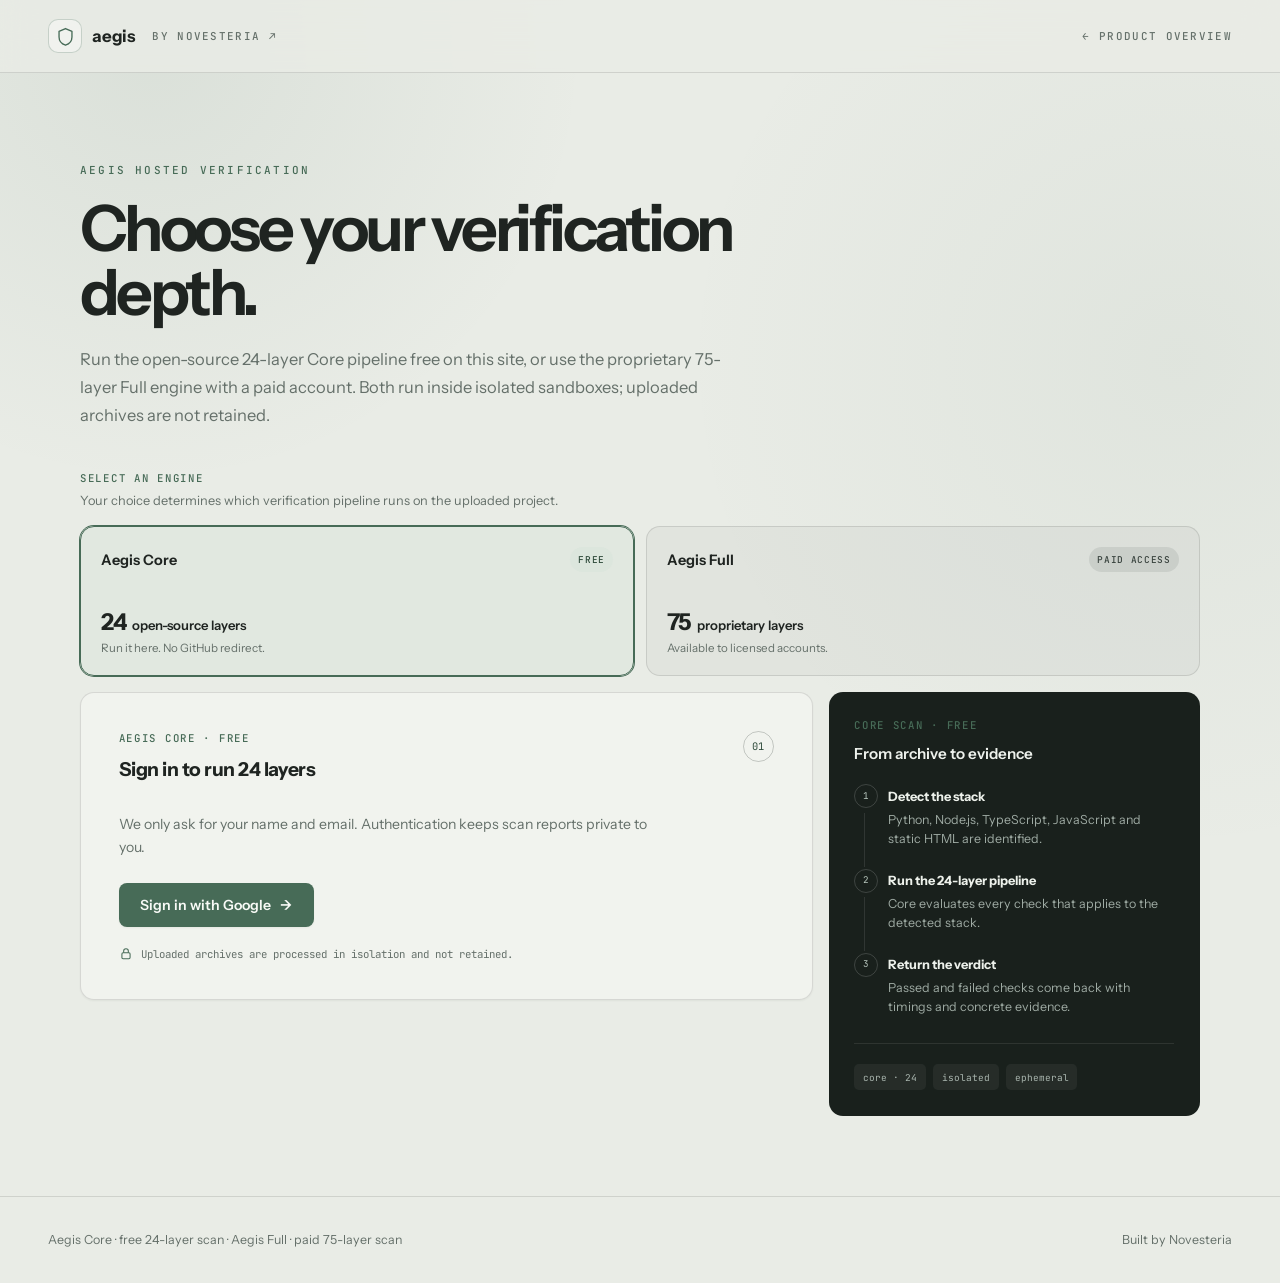
==== scan.html @ 1cdb6d60 "site: tipografi Instrument Sans'a geçti (tasarımcı sistemi) Co-Authored-By: Claude Fable 5 <noreply@" ====
<!doctype html>
<html lang="en">
<head>
    <meta charset="UTF-8" />
    <meta name="viewport" content="width=device-width, initial-scale=1" />
    <meta name="theme-color" content="#E9ECE6" />
    <link rel="icon" href="/favicon.ico" sizes="any" />
    <link rel="icon" type="image/png" sizes="16x16" href="/favicon-16.png" />
    <link rel="icon" type="image/png" sizes="32x32" href="/favicon-32.png" />
    <link rel="apple-touch-icon" href="/apple-touch-icon.png" />

    <title>Run Aegis Core or Full · by Novesteria</title>
    <meta name="description" content="Run the free 24-layer Aegis Core engine on this site, or access the proprietary 75-layer Aegis Full engine." />
    <meta name="author" content="Novesteria" />
    <link rel="canonical" href="https://aegis.novesteria.com/scan" />
    <meta name="robots" content="noindex" />

    <link rel="preconnect" href="https://fonts.googleapis.com" />
    <link rel="preconnect" href="https://fonts.gstatic.com" crossorigin />
    <link rel="stylesheet" href="https://fonts.googleapis.com/css2?family=Instrument+Sans:ital,wght@0,400;0,500;0,600;0,700;1,400;1,500;1,600&family=JetBrains+Mono:wght@400;500&display=swap" />

    <style>
        :root {
            --ink: #1F2421;
            --ink-muted: #5E6863;
            --accent: #476B57;
            --accent-strong: #324F40;
            --canvas: #E9ECE6;
            --deep: #1A1F1B;
            --border: rgba(31, 36, 33, 0.12);
            --fail: #611312;
        }
        * { box-sizing: border-box; }
        body {
            margin: 0;
            font-family: 'Instrument Sans', system-ui, -apple-system, sans-serif;
            background: var(--canvas);
            color: var(--ink);
            min-height: 100vh;
            display: flex;
            flex-direction: column;
            -webkit-font-smoothing: antialiased;
            text-rendering: optimizeLegibility;
        }
        a { color: var(--accent); text-decoration: none; transition: color 0.15s; }
        a:hover { color: var(--accent-strong); }

        header {
            padding: 1.25rem 1.5rem;
            border-bottom: 1px solid var(--border);
            display: flex;
            align-items: center;
        }
        .header-brand-group {
            display: flex;
            align-items: center;
            gap: 1.25rem;
            min-width: 0;
        }
        .brand {
            display: flex;
            align-items: center;
            gap: 0.6rem;
            font-weight: 600;
            font-size: 1.125rem;
            color: var(--ink);
            flex-shrink: 0;
        }
        .brand svg { color: var(--accent); flex-shrink: 0; }
        .header-link {
            font-family: 'JetBrains Mono', monospace;
            font-size: 0.75rem;
            text-transform: uppercase;
            letter-spacing: 0.14em;
            color: var(--ink-muted);
            white-space: nowrap;
        }
        .header-link:hover { color: var(--accent); }
        @media (max-width: 480px) {
            .header-link { display: none; }
        }

        main {
            flex: 1;
            padding: 3.5rem 2rem 4rem;
        }
        .container {
            max-width: 46rem;
            margin: 0 auto;
            width: 100%;
        }
        .container.wide { max-width: 60rem; }

        .eyebrow {
            font-family: 'JetBrains Mono', monospace;
            font-size: 0.75rem;
            text-transform: uppercase;
            letter-spacing: 0.25em;
            color: var(--accent);
            margin-bottom: 1.25rem;
        }
        h1 {
            font-family: 'Instrument Sans', sans-serif;
            font-size: clamp(1.875rem, 3vw + 1rem, 2.75rem);
            font-weight: 600;
            line-height: 1.1;
            letter-spacing: -0.01em;
            margin: 0 0 1rem 0;
            color: var(--ink);
        }
        .lede {
            font-size: 1.0625rem;
            line-height: 1.6;
            color: rgba(31, 36, 33, 0.7);
            max-width: 36rem;
            margin: 0 0 2.5rem 0;
        }

        /* ---- panel: sign-in / upload states ---- */
        .panel {
            border: 1px solid var(--border);
            border-radius: 4px;
            padding: 2rem;
            background: rgba(31, 36, 33, 0.02);
        }
        .panel p.hint {
            font-size: 0.925rem;
            line-height: 1.6;
            color: rgba(31, 36, 33, 0.65);
            margin: 0 0 1.5rem 0;
        }
        .cta {
            display: inline-flex;
            align-items: center;
            gap: 0.5rem;
            padding: 0.875rem 1.5rem;
            background: var(--accent);
            color: var(--canvas);
            font-weight: 500;
            font-size: 0.95rem;
            border: none;
            border-radius: 2px;
            cursor: pointer;
            transition: background 0.15s;
        }
        .cta:hover { background: var(--accent-strong); color: var(--canvas); }
        .cta:disabled { opacity: 0.5; cursor: default; }
        .cta-secondary {
            display: inline-flex;
            align-items: center;
            gap: 0.5rem;
            padding: 0.875rem 1.5rem;
            border: 1px solid rgba(31, 36, 33, 0.25);
            background: none;
            color: var(--ink);
            font-weight: 500;
            font-size: 0.95rem;
            border-radius: 2px;
            cursor: pointer;
            transition: border-color 0.15s, color 0.15s;
        }
        .cta-secondary:hover { border-color: var(--accent); color: var(--accent); }

        .dropzone {
            border: 1.5px dashed rgba(31, 36, 33, 0.25);
            border-radius: 4px;
            padding: 2rem;
            text-align: center;
            margin-bottom: 1.5rem;
            transition: border-color 0.15s, background 0.15s;
        }
        .dropzone.drag { border-color: var(--accent); background: rgba(71, 107, 87, 0.05); }
        .dropzone input[type="file"] { display: none; }
        .dropzone label {
            font-family: 'JetBrains Mono', monospace;
            font-size: 0.85rem;
            color: var(--accent);
            cursor: pointer;
        }
        .dropzone .filename {
            margin-top: 0.75rem;
            font-family: 'JetBrains Mono', monospace;
            font-size: 0.8rem;
            color: rgba(31, 36, 33, 0.6);
        }
        .actions { display: flex; gap: 0.75rem; flex-wrap: wrap; align-items: center; }
        .status-line {
            font-family: 'JetBrains Mono', monospace;
            font-size: 0.85rem;
            color: rgba(31, 36, 33, 0.65);
            margin-top: 1rem;
            min-height: 1.2em;
        }
        .spinner {
            display: inline-block;
            width: 0.7em;
            height: 0.7em;
            border: 2px solid rgba(71, 107, 87, 0.3);
            border-top-color: var(--accent);
            border-radius: 50%;
            animation: spin 0.7s linear infinite;
            margin-right: 0.4em;
            vertical-align: -0.05em;
        }
        @media (prefers-reduced-motion: reduce) { .spinner { animation: none; } }
        @keyframes spin { to { transform: rotate(360deg); } }

        /* ---- report ---- */
        .report { margin-top: 3rem; }
        .verdict-banner {
            display: flex;
            align-items: center;
            justify-content: space-between;
            flex-wrap: wrap;
            gap: 1rem;
            padding: 1.75rem 2rem;
            border-radius: 4px;
            margin-bottom: 1.5rem;
        }
        .verdict-banner.pass { background: rgba(71, 107, 87, 0.1); border: 1px solid rgba(71, 107, 87, 0.35); }
        .verdict-banner.fail { background: rgba(97, 19, 18, 0.06); border: 1px solid rgba(97, 19, 18, 0.25); }
        .verdict-label {
            font-family: 'Instrument Sans', sans-serif;
            font-size: 1.75rem;
            font-weight: 700;
            letter-spacing: -0.01em;
        }
        .verdict-banner.pass .verdict-label { color: var(--accent-strong); }
        .verdict-banner.fail .verdict-label { color: var(--fail); }
        .verdict-meta {
            font-family: 'JetBrains Mono', monospace;
            font-size: 0.8rem;
            color: rgba(31, 36, 33, 0.6);
            text-align: right;
            line-height: 1.6;
        }

        .stat-row { display: flex; gap: 1.5rem; margin-bottom: 2rem; flex-wrap: wrap; }
        .stat {
            font-family: 'JetBrains Mono', monospace;
            font-size: 0.85rem;
            color: rgba(31, 36, 33, 0.7);
        }
        .stat b { color: var(--ink); font-size: 1.1rem; display: block; font-family: 'Instrument Sans', sans-serif; font-weight: 600; }
        .stat.stat-fail b { color: var(--fail); }
        .stat.stat-pass b { color: var(--accent-strong); }

        details.layer-group { margin-bottom: 1.25rem; }
        details.layer-group > summary {
            cursor: pointer;
            font-family: 'JetBrains Mono', monospace;
            font-size: 0.8rem;
            text-transform: uppercase;
            letter-spacing: 0.12em;
            color: var(--ink-muted);
            padding: 0.6rem 0;
            border-bottom: 1px solid var(--border);
            list-style: none;
        }
        details.layer-group > summary::-webkit-details-marker { display: none; }
        details.layer-group > summary::before { content: '▸ '; }
        details.layer-group[open] > summary::before { content: '▾ '; }

        .full-engine-note {
            font-size: 0.9rem;
            line-height: 1.6;
            color: rgba(31, 36, 33, 0.65);
            padding: 1rem 1.25rem;
            border-left: 2px solid var(--ink-muted);
            background: rgba(31, 36, 33, 0.03);
            border-radius: 2px;
            margin: 0 0 1rem 0;
        }
        .full-engine-note.passed { border-left-color: var(--accent); background: rgba(71, 107, 87, 0.05); }

        .layer-row {
            display: flex;
            align-items: baseline;
            gap: 0.75rem;
            padding: 0.6rem 0;
            border-bottom: 1px solid rgba(31, 36, 33, 0.06);
            font-size: 0.875rem;
        }
        .layer-row:last-child { border-bottom: none; }
        .layer-mark { font-family: 'JetBrains Mono', monospace; width: 1em; flex-shrink: 0; }
        .layer-row.passed .layer-mark { color: var(--accent-strong); }
        .layer-row.failed .layer-mark, .layer-row.error .layer-mark { color: var(--fail); }
        .layer-row.skipped .layer-mark { color: rgba(31, 36, 33, 0.35); }
        .layer-name {
            font-family: 'JetBrains Mono', monospace;
            font-size: 0.8rem;
            color: var(--ink);
            flex-shrink: 0;
            min-width: 15rem;
            overflow-wrap: anywhere;
        }
        .layer-summary { color: rgba(31, 36, 33, 0.65); line-height: 1.5; }
        .layer-row.skipped .layer-summary, .layer-row.skipped .layer-name { color: rgba(31, 36, 33, 0.4); }
        @media (max-width: 560px) {
            .layer-row { flex-wrap: wrap; }
            .layer-name { min-width: 0; width: 100%; }
        }

        .scan-again { margin-top: 2rem; }

        footer {
            padding: 2rem;
            border-top: 1px solid var(--border);
            font-size: 0.8rem;
            color: var(--ink-muted);
            text-align: center;
        }
        footer a { color: var(--ink-muted); }
        footer a:hover { color: var(--accent); }

        [hidden] { display: none !important; }
    </style>
    <link rel="stylesheet" href="aegis-site.css" />
</head>
<body>
    <header class="site-header">
        <div class="nav-shell">
            <div class="header-brand-group">
                <a href="/" class="brand" aria-label="Aegis home">
                    <span class="brand-mark">
                        <svg viewBox="0 0 100 100" aria-hidden="true">
                            <path d="M50 8 L84 23 L84 53 C84 76 68 90 50 96 C32 90 16 76 16 53 L16 23 Z"
                                  stroke="currentColor" stroke-width="7" stroke-linejoin="round" fill="none"/>
                        </svg>
                    </span>
                    <span>aegis</span>
                </a>
                <a href="https://novesteria.com" class="header-link">by Novesteria ↗</a>
            </div>
            <nav class="site-nav" aria-label="Secondary navigation">
                <a href="/">← Product overview</a>
            </nav>
        </div>
    </header>

    <main class="scan-main">
        <div class="scan-container" id="containerEl">
            <div class="scan-intro">
                <p class="eyebrow">Aegis hosted verification</p>
                <h1>Choose your verification depth.</h1>
                <p class="lede">
                    Run the open-source 24-layer Core pipeline free on this site, or use the
                    proprietary 75-layer Full engine with a paid account. Both run inside
                    isolated sandboxes; uploaded archives are not retained.
                </p>
            </div>

            <fieldset class="engine-picker" aria-describedby="engineHelp">
                <legend class="section-label">Select an engine</legend>
                <p id="engineHelp" class="engine-help">Your choice determines which verification pipeline runs on the uploaded project.</p>
                <div class="engine-options">
                    <input type="radio" name="engine" id="engineCore" value="core" checked />
                    <label class="engine-option" for="engineCore">
                        <span class="engine-option-head">
                            <span class="engine-title">Aegis Core</span>
                            <span class="edition-badge badge-free">Free</span>
                        </span>
                        <strong><b>24</b> open-source layers</strong>
                        <span>Run it here. No GitHub redirect.</span>
                    </label>

                    <input type="radio" name="engine" id="engineFull" value="full" />
                    <label class="engine-option engine-option-full" for="engineFull">
                        <span class="engine-option-head">
                            <span class="engine-title">Aegis Full</span>
                            <span class="edition-badge badge-paid">Paid access</span>
                        </span>
                        <strong><b>75</b> proprietary layers</strong>
                        <span>Available to licensed accounts.</span>
                    </label>
                </div>
            </fieldset>

            <div class="scan-layout">
                <div class="scan-action">
                    <section class="panel" id="signinPanel" aria-labelledby="signinTitle">
                        <div class="panel-head">
                            <div>
                                <p class="section-label" id="signinKicker">Aegis Core · Free</p>
                                <h2 id="signinTitle">Sign in to run 24 layers</h2>
                            </div>
                            <span class="panel-index" aria-hidden="true">01</span>
                        </div>
                        <p class="hint">We only ask for your name and email. Authentication keeps scan reports private to you.</p>
                        <a id="aegisSignin" class="button button-primary signin-button" href="https://aegis-full-api-production.up.railway.app/api/auth/google/start">
                            Sign in with Google <span class="arrow" aria-hidden="true">→</span>
                        </a>
                        <p class="privacy-note">
                            <svg viewBox="0 0 24 24" fill="none" stroke="currentColor" stroke-width="1.8" aria-hidden="true"><rect x="5" y="10" width="14" height="10" rx="2"/><path d="M8 10V7a4 4 0 0 1 8 0v3"/></svg>
                            Uploaded archives are processed in isolation and not retained.
                        </p>
                    </section>

                    <section class="panel access-panel" id="accessPanel" hidden aria-labelledby="accessTitle">
                        <div class="panel-head">
                            <div>
                                <p class="section-label">Aegis Full · Paid</p>
                                <h2 id="accessTitle">Checking Full access</h2>
                            </div>
                            <span class="panel-index" aria-hidden="true">02</span>
                        </div>
                        <p class="hint" id="accessMessage"><span class="spinner"></span>Checking your account entitlement…</p>
                        <div class="actions">
                            <button id="useCoreInstead" class="button button-primary" type="button">Use Core free</button>
                            <button id="aegisLockedSignout" class="button button-secondary" type="button">Sign out</button>
                        </div>
                    </section>

                    <section class="panel" id="uploadPanel" hidden aria-labelledby="uploadTitle">
                        <div class="panel-head">
                            <div>
                                <p class="section-label" id="uploadKicker">Aegis Core · 24 layers</p>
                                <h2 id="uploadTitle">Choose the code to verify</h2>
                            </div>
                            <span class="panel-index" aria-hidden="true">02</span>
                        </div>
                        <div class="dropzone" id="dropzone">
                            <label for="aegisFile" tabindex="0">
                                <span class="upload-icon">
                                    <svg viewBox="0 0 24 24" fill="none" stroke="currentColor" stroke-width="1.8" stroke-linecap="round" stroke-linejoin="round" aria-hidden="true"><path d="M12 16V4"/><path d="m7 9 5-5 5 5"/><path d="M5 15v4h14v-4"/></svg>
                                </span>
                                <strong>Drop your .zip here</strong>
                                <span>or click to choose a project archive</span>
                            </label>
                            <input type="file" id="aegisFile" accept=".zip,application/zip" />
                            <div class="filename" id="filenameEl"></div>
                        </div>
                        <div class="actions">
                            <button id="aegisRun" class="button button-primary" type="button">Run Core free</button>
                            <button id="aegisSignout" class="button button-secondary" type="button">Sign out</button>
                        </div>
                        <div class="status-line" id="statusEl" aria-live="polite"></div>
                    </section>
                </div>

                <aside class="scan-aside" aria-labelledby="processTitle">
                    <p class="section-label" id="processKicker">Core scan · Free</p>
                    <h2 id="processTitle">From archive to evidence</h2>
                    <ol class="process-list">
                        <li data-step="1"><strong>Detect the stack</strong>Python, Node.js, TypeScript, JavaScript and static HTML are identified.</li>
                        <li data-step="2"><strong id="processEngineTitle">Run the 24-layer pipeline</strong><span id="processEngineCopy">Core evaluates every check that applies to the detected stack.</span></li>
                        <li data-step="3"><strong>Return the verdict</strong>Passed and failed checks come back with timings and concrete evidence.</li>
                    </ol>
                    <hr class="aside-rule" />
                    <div class="aside-meta" aria-label="Scan attributes">
                        <span id="asideEngine">core · 24</span><span>isolated</span><span>ephemeral</span>
                    </div>
                </aside>
            </div>

            <div class="report" id="reportEl" hidden></div>
        </div>
    </main>

    <footer class="site-footer">
        <div class="footer-shell">
            <span>Aegis Core · free 24-layer scan · Aegis Full · paid 75-layer scan</span>
            <span>Built by <a href="https://novesteria.com">Novesteria</a></span>
        </div>
    </footer>

    <script>
    (function () {
        var API = 'https://aegis-full-api-production.up.railway.app';
        var TOKEN_KEY = 'aegis_token';
        var ENGINE_KEY = 'aegis_engine';
        var access = { core: true, full: null };
        var accessLoading = false;

        function getStored(key) { try { return localStorage.getItem(key); } catch (e) { return null; } }
        function setStored(key, value) { try { localStorage.setItem(key, value); } catch (e) {} }
        function removeStored(key) { try { localStorage.removeItem(key); } catch (e) {} }
        function getToken() { return getStored(TOKEN_KEY); }
        function clearToken() { removeStored(TOKEN_KEY); }
        function normalizeEngine(value) { return value === 'full' ? 'full' : 'core'; }
        function escapeHtml(value) {
            return String(value == null ? '' : value).replace(/[&<>"']/g, function (char) {
                return { '&': '&amp;', '<': '&lt;', '>': '&gt;', '"': '&quot;', "'": '&#039;' }[char];
            });
        }

        (function consumeHash() {
            var m = location.hash.match(/aegis_token=([^&]+)/);
            if (m) {
                setStored(TOKEN_KEY, decodeURIComponent(m[1]));
                history.replaceState(null, '', location.pathname + location.search);
            } else if (/aegis_error=/.test(location.hash)) {
                history.replaceState(null, '', location.pathname + location.search);
            }
        })();

        var queryEngine = new URLSearchParams(location.search).get('engine');
        var initialEngine = normalizeEngine(queryEngine || getStored(ENGINE_KEY));

        var signinPanel = document.getElementById('signinPanel');
        var uploadPanel = document.getElementById('uploadPanel');
        var accessPanel = document.getElementById('accessPanel');
        var accessTitle = document.getElementById('accessTitle');
        var accessMessage = document.getElementById('accessMessage');
        var signinKicker = document.getElementById('signinKicker');
        var signinTitle = document.getElementById('signinTitle');
        var uploadKicker = document.getElementById('uploadKicker');
        var processKicker = document.getElementById('processKicker');
        var processEngineTitle = document.getElementById('processEngineTitle');
        var processEngineCopy = document.getElementById('processEngineCopy');
        var asideEngine = document.getElementById('asideEngine');
        var engineInputs = Array.prototype.slice.call(document.querySelectorAll('input[name="engine"]'));
        var dropzone = document.getElementById('dropzone');
        var fileInput = document.getElementById('aegisFile');
        var filenameEl = document.getElementById('filenameEl');
        var runBtn = document.getElementById('aegisRun');
        var signoutBtn = document.getElementById('aegisSignout');
        var lockedSignoutBtn = document.getElementById('aegisLockedSignout');
        var useCoreInstead = document.getElementById('useCoreInstead');
        var statusEl = document.getElementById('statusEl');
        var reportEl = document.getElementById('reportEl');

        engineInputs.forEach(function (input) { input.checked = input.value === initialEngine; });
        setStored(ENGINE_KEY, initialEngine);

        function selectedEngine() {
            var selected = engineInputs.filter(function (input) { return input.checked; })[0];
            return normalizeEngine(selected && selected.value);
        }

        function syncEngineCopy() {
            var engine = selectedEngine();
            var isFull = engine === 'full';
            signinKicker.textContent = isFull ? 'Aegis Full · Paid access' : 'Aegis Core · Free';
            signinTitle.textContent = isFull ? 'Sign in to verify Full access' : 'Sign in to run 24 layers';
            uploadKicker.textContent = isFull ? 'Aegis Full · 75 layers' : 'Aegis Core · 24 layers';
            runBtn.textContent = isFull ? 'Run Aegis Full' : 'Run Core free';
            processKicker.textContent = isFull ? 'Full scan · Paid' : 'Core scan · Free';
            processEngineTitle.textContent = isFull ? 'Run the 75-layer pipeline' : 'Run the 24-layer pipeline';
            processEngineCopy.textContent = isFull
                ? 'Full evaluates deeper runtime, contract, schema and infrastructure risks.'
                : 'Core evaluates every check that applies to the detected stack.';
            asideEngine.textContent = isFull ? 'full · 75' : 'core · 24';
        }

        function setEngine(engine) {
            engine = normalizeEngine(engine);
            engineInputs.forEach(function (input) { input.checked = input.value === engine; });
            setStored(ENGINE_KEY, engine);
            history.replaceState(null, '', location.pathname + '?engine=' + engine);
            reportEl.hidden = true;
            reportEl.innerHTML = '';
            setStatus('');
            syncEngineCopy();
            render();
        }

        function checkFullAccess(token) {
            if (accessLoading || access.full !== null) return;
            accessLoading = true;
            fetch(API + '/api/access', { headers: { Authorization: 'Bearer ' + token } })
                .then(function (res) {
                    if (res.status === 401) {
                        clearToken();
                        access.full = null;
                        render();
                        return null;
                    }
                    if (!res.ok) throw new Error('access');
                    return res.json();
                })
                .then(function (body) {
                    if (!body) return;
                    access.full = body.full === true;
                    render();
                })
                .catch(function () {
                    access.full = 'error';
                    render();
                })
                .then(function () { accessLoading = false; });
        }

        function render() {
            var token = getToken();
            var engine = selectedEngine();
            var isFull = engine === 'full';
            signinPanel.hidden = !!token;
            uploadPanel.hidden = true;
            accessPanel.hidden = true;

            if (!token) return;
            if (!isFull || access.full === true) {
                uploadPanel.hidden = false;
                return;
            }

            accessPanel.hidden = false;
            if (access.full === false) {
                accessTitle.textContent = 'Full access is not active';
                accessMessage.textContent = 'Aegis Full is the paid 75-layer engine. This account can use the free 24-layer Core scan now.';
            } else if (access.full === 'error') {
                accessTitle.textContent = 'Access could not be verified';
                accessMessage.textContent = 'Try again later or switch to the free 24-layer Core engine.';
            } else {
                accessTitle.textContent = 'Checking Full access';
                accessMessage.innerHTML = '<span class="spinner"></span>Checking your account entitlement…';
                checkFullAccess(token);
            }
        }

        function setStatus(html) { statusEl.innerHTML = html || ''; }
        function signOut() {
            clearToken();
            access.full = null;
            setStatus('');
            reportEl.hidden = true;
            reportEl.innerHTML = '';
            render();
        }

        engineInputs.forEach(function (input) {
            input.addEventListener('change', function () { setEngine(input.value); });
        });
        useCoreInstead.addEventListener('click', function () { setEngine('core'); });
        signoutBtn.addEventListener('click', signOut);
        lockedSignoutBtn.addEventListener('click', signOut);

        ['dragover', 'dragenter'].forEach(function (evt) {
            dropzone.addEventListener(evt, function (e) { e.preventDefault(); dropzone.classList.add('drag'); });
        });
        ['dragleave', 'drop'].forEach(function (evt) {
            dropzone.addEventListener(evt, function (e) { e.preventDefault(); dropzone.classList.remove('drag'); });
        });
        dropzone.addEventListener('drop', function (e) {
            var f = e.dataTransfer.files && e.dataTransfer.files[0];
            if (f) { fileInput.files = e.dataTransfer.files; filenameEl.textContent = f.name; }
        });
        fileInput.addEventListener('change', function () {
            var f = fileInput.files && fileInput.files[0];
            filenameEl.textContent = f ? f.name : '';
        });
        var fileLabel = document.querySelector('label[for="aegisFile"]');
        if (fileLabel) {
            fileLabel.addEventListener('keydown', function (e) {
                if (e.key === 'Enter' || e.key === ' ') {
                    e.preventDefault();
                    fileInput.click();
                }
            });
        }

        function fmtDuration(sec) {
            sec = Number(sec);
            if (!Number.isFinite(sec)) return '';
            if (sec < 60) return sec.toFixed(1) + 's';
            return Math.floor(sec / 60) + 'm ' + Math.round(sec % 60) + 's';
        }

        function layerRow(layer) {
            var verdict = ['passed', 'failed', 'error', 'skipped'].indexOf(layer.verdict) >= 0 ? layer.verdict : 'error';
            var mark = verdict === 'passed' ? '✓' : verdict === 'skipped' ? '·' : '✗';
            return '<div class="layer-row ' + verdict + '">' +
                '<span class="layer-mark">' + mark + '</span>' +
                '<span class="layer-name">' + escapeHtml(layer.name) + '</span>' +
                '<span class="layer-summary">' + escapeHtml(layer.summary || verdict) + '</span>' +
                '</div>';
        }

        function renderReport(report, engine) {
            // Full reports expose Core detail plus safe aggregate counts for
            // proprietary layers. Core reports can expose every layer directly.
            var layers = (report && report.layers) || [];
            var failed = layers.filter(function (layer) { return layer.verdict === 'failed' || layer.verdict === 'error'; });
            var passedCount = layers.filter(function (layer) { return layer.verdict === 'passed'; }).length;
            var skippedCount = layers.filter(function (layer) { return layer.verdict === 'skipped'; }).length;
            var engineCounts = (report && report.full_engine_counts) || { passed: 0, failed: 0, skipped: 0 };
            var totalFailed = failed.length + Number(engineCounts.failed || 0);
            var totalPassed = passedCount + Number(engineCounts.passed || 0);
            var totalSkipped = skippedCount + Number(engineCounts.skipped || 0);
            var passClass = report && report.passed ? 'pass' : 'fail';
            var stacks = (report && report.stacks_detected || []).join(', ') || 'unknown';
            var engineLabel = engine === 'full' ? 'Aegis Full · 75 layers' : 'Aegis Core · 24 layers';

            var html = '';
            html += '<div class="report-tier">' + escapeHtml(engineLabel) + '</div>';
            html += '<div class="verdict-banner ' + passClass + '">' +
                '<span class="verdict-label">' + (report && report.passed ? 'PASSED' : 'FAILED') + '</span>' +
                '<span class="verdict-meta">' + escapeHtml(engineLabel) + '<br>stack: ' + escapeHtml(stacks) + '<br>' +
                (report ? escapeHtml(fmtDuration(report.duration_seconds)) : '') + '</span>' +
                '</div>';
            html += '<div class="stat-row">' +
                '<div class="stat stat-pass"><b>' + totalPassed + '</b>passed</div>' +
                '<div class="stat stat-fail"><b>' + totalFailed + '</b>failed</div>' +
                '<div class="stat"><b>' + totalSkipped + '</b>skipped</div>' +
                '</div>';

            if (report && report.passed_note) {
                html += '<p class="full-engine-note passed">' + escapeHtml(report.passed_note) + '</p>';
            }
            if (report && report.full_engine_note) {
                html += '<p class="full-engine-note">' + escapeHtml(report.full_engine_note) + '</p>';
            }
            if (failed.length) {
                html += '<details class="layer-group" open><summary>Failed (' + failed.length + ')</summary>' +
                    failed.map(layerRow).join('') + '</details>';
            }
            html += '<div class="scan-again"><button class="cta-secondary" type="button" onclick="location.reload()">Scan another project</button></div>';

            reportEl.innerHTML = html;
            reportEl.hidden = false;
            reportEl.scrollIntoView({ behavior: 'smooth', block: 'start' });
        }

        function poll(id, token, engine) {
            var attempts = 0;
            function tick() {
                attempts += 1;
                fetch(API + '/api/scans/' + encodeURIComponent(id), { headers: { Authorization: 'Bearer ' + token } })
                    .then(function (res) {
                        if (res.status === 401) {
                            clearToken();
                            render();
                            return null;
                        }
                        if (!res.ok) {
                            setStatus('Could not check status (HTTP ' + escapeHtml(res.status) + ').');
                            return null;
                        }
                        return res.json();
                    })
                    .then(function (scan) {
                        if (!scan) return;
                        if (scan.status === 'done') {
                            setStatus('');
                            renderReport(scan.report, normalizeEngine(scan.engine || engine));
                            return;
                        }
                        if (scan.status === 'failed') {
                            setStatus('Scan failed: ' + escapeHtml(scan.error || 'unknown error'));
                            return;
                        }
                        setStatus('<span class="spinner"></span>Running… (' + escapeHtml(scan.status) + ')');
                        if (attempts < 120) setTimeout(tick, 3000);
                        else setStatus('Still running — taking longer than expected.');
                    })
                    .catch(function () { setStatus('Network error while checking status.'); });
            }
            setTimeout(tick, 1500);
        }

        runBtn.addEventListener('click', function () {
            var token = getToken();
            var engine = selectedEngine();
            if (!token) { render(); return; }
            var file = fileInput.files && fileInput.files[0];
            if (!file) { setStatus('Choose a .zip file first.'); return; }
            if (!/\.zip$/i.test(file.name)) { setStatus('Only .zip files.'); return; }
            runBtn.disabled = true;
            reportEl.hidden = true;
            reportEl.innerHTML = '';
            setStatus('<span class="spinner"></span>Uploading…');
            var form = new FormData();
            form.append('file', file);
            form.append('engine', engine);
            fetch(API + '/api/scans', {
                method: 'POST',
                headers: { Authorization: 'Bearer ' + token },
                body: form,
            }).then(function (res) {
                if (res.status === 401) {
                    clearToken();
                    render();
                    runBtn.disabled = false;
                    return null;
                }
                if (res.status === 402) {
                    access.full = false;
                    render();
                    runBtn.disabled = false;
                    return null;
                }
                if (!res.ok) {
                    return res.json().catch(function () { return {}; }).then(function (body) {
                        setStatus('Could not start the scan' + (body.detail ? ': ' + escapeHtml(body.detail) : '.'));
                        runBtn.disabled = false;
                        return null;
                    });
                }
                return res.json();
            }).then(function (job) {
                if (!job) return;
                setStatus('<span class="spinner"></span>Queued…');
                poll(job.id, token, normalizeEngine(job.engine || engine));
                runBtn.disabled = false;
            }).catch(function () {
                setStatus('Network error while uploading.');
                runBtn.disabled = false;
            });
        });

        syncEngineCopy();
        render();
    })();
    </script>
</body>
</html>
---- aegis-site.css ----
:root {
    --ink: #1f2421;
    --ink-soft: #38423d;
    --ink-muted: #65706a;
    --accent: #476b57;
    --accent-strong: #2f4b3b;
    --accent-soft: #dce6dd;
    --canvas: #e9ece6;
    --paper: #f5f7f2;
    --paper-strong: #ffffff;
    --deep: #19201c;
    --deep-soft: #242d28;
    --border: rgba(31, 36, 33, 0.13);
    --border-strong: rgba(31, 36, 33, 0.22);
    --fail: #751f1d;
    --fail-soft: #f2dedb;
    --warn: #8a6525;
    --warn-soft: #f2e8cf;
    --shadow-sm: 0 1px 2px rgba(24, 31, 27, 0.05);
    --shadow-md: 0 18px 55px rgba(24, 31, 27, 0.10);
    --radius-sm: 8px;
    --radius-md: 14px;
    --radius-lg: 22px;
}

* { box-sizing: border-box; }

html { scroll-behavior: smooth; }

body {
    margin: 0;
    min-height: 100vh;
    display: flex;
    flex-direction: column;
    overflow-x: hidden;
    font-family: 'Instrument Sans', system-ui, -apple-system, sans-serif;
    color: var(--ink);
    background:
        radial-gradient(circle at 12% 4%, rgba(71, 107, 87, 0.09), transparent 27rem),
        radial-gradient(circle at 92% 28%, rgba(71, 107, 87, 0.06), transparent 31rem),
        var(--canvas);
    -webkit-font-smoothing: antialiased;
    text-rendering: optimizeLegibility;
}

button,
input { font: inherit; }

a {
    color: var(--accent);
    text-decoration: none;
}

a,
button,
label {
    -webkit-tap-highlight-color: transparent;
}

a:focus-visible,
button:focus-visible,
label:focus-visible,
input:focus-visible,
summary:focus-visible {
    outline: 3px solid rgba(71, 107, 87, 0.28);
    outline-offset: 3px;
}

code,
.mono {
    font-family: 'JetBrains Mono', ui-monospace, SFMono-Regular, monospace;
}

.site-header {
    position: relative;
    z-index: 20;
    display: block;
    padding: 0;
    border-bottom: 1px solid var(--border);
    background: rgba(233, 236, 230, 0.82);
    backdrop-filter: blur(16px);
}

.nav-shell {
    width: min(100% - 3rem, 74rem);
    min-height: 72px;
    margin: 0 auto;
    display: flex;
    align-items: center;
    justify-content: space-between;
    gap: 2rem;
}

.header-brand-group,
.brand,
.header-actions,
.site-nav {
    display: flex;
    align-items: center;
}

.header-brand-group { gap: 1.1rem; min-width: 0; }

.brand {
    gap: 0.65rem;
    flex-shrink: 0;
    color: var(--ink);
    font-size: 1.05rem;
    font-weight: 700;
    letter-spacing: -0.02em;
}

.brand-mark {
    width: 34px;
    height: 34px;
    display: grid;
    place-items: center;
    color: var(--accent);
    border: 1px solid rgba(71, 107, 87, 0.25);
    border-radius: 10px;
    background: rgba(255, 255, 255, 0.38);
}

.brand-mark svg { width: 19px; height: 19px; }

.header-link,
.site-nav a {
    color: var(--ink-muted);
    font-family: 'JetBrains Mono', monospace;
    font-size: 0.68rem;
    font-weight: 500;
    letter-spacing: 0.12em;
    text-transform: uppercase;
    transition: color 150ms ease;
}

.header-link:hover,
.site-nav a:hover { color: var(--ink); }

.site-nav { gap: 1.65rem; }
.header-actions { gap: 1.5rem; }

.button {
    min-height: 44px;
    display: inline-flex;
    align-items: center;
    justify-content: center;
    gap: 0.55rem;
    padding: 0.75rem 1.15rem;
    border: 1px solid transparent;
    border-radius: var(--radius-sm);
    cursor: pointer;
    font-weight: 600;
    font-size: 0.88rem;
    line-height: 1;
    transition: transform 150ms ease, background 150ms ease, border-color 150ms ease;
}

.button:hover { transform: translateY(-1px); }

.button-primary,
.cta,
.header-cta {
    background: var(--accent);
    color: #f8faf6;
    box-shadow: var(--shadow-sm);
}

.button-primary:hover,
.cta:hover,
.header-cta:hover {
    background: var(--accent-strong);
    color: #fff;
}

.button-secondary,
.cta-secondary {
    border-color: var(--border-strong);
    background: rgba(255, 255, 255, 0.24);
    color: var(--ink);
}

.button-secondary:hover,
.cta-secondary:hover {
    border-color: rgba(71, 107, 87, 0.58);
    background: rgba(255, 255, 255, 0.48);
    color: var(--accent-strong);
}

.button-inverse {
    border-color: rgba(255, 255, 255, 0.18);
    background: rgba(255, 255, 255, 0.08);
    color: #f1f5f0;
}

.button-inverse:hover {
    border-color: rgba(255, 255, 255, 0.32);
    background: rgba(255, 255, 255, 0.13);
    color: #fff;
}

.button:disabled,
.cta:disabled {
    transform: none;
    opacity: 0.48;
    cursor: not-allowed;
}

.arrow {
    display: inline-block;
    transition: transform 150ms ease;
}

.button:hover .arrow { transform: translateX(3px); }

.eyebrow {
    margin: 0 0 1.2rem;
    color: var(--accent);
    font-family: 'JetBrains Mono', monospace;
    font-size: 0.69rem;
    font-weight: 500;
    letter-spacing: 0.2em;
    text-transform: uppercase;
}

.section-label {
    margin: 0 0 0.75rem;
    color: var(--accent);
    font-family: 'JetBrains Mono', monospace;
    font-size: 0.67rem;
    font-weight: 500;
    letter-spacing: 0.16em;
    text-transform: uppercase;
}

.site-footer {
    margin-top: auto;
    padding: 0;
    text-align: initial;
    border-top: 1px solid var(--border);
}

.footer-shell {
    width: min(100% - 3rem, 74rem);
    min-height: 86px;
    margin: 0 auto;
    display: flex;
    align-items: center;
    justify-content: space-between;
    gap: 1rem;
    color: var(--ink-muted);
    font-size: 0.78rem;
}

.footer-shell a { color: var(--ink-muted); }
.footer-shell a:hover { color: var(--accent-strong); }

/* Homepage */
.home-main {
    position: relative;
    z-index: 1;
    display: block;
    flex: 1;
    padding: 0;
    overflow-x: hidden;
}

.home-hero {
    position: relative;
    width: min(100% - 3rem, 74rem);
    margin: 0 auto;
    padding: clamp(4.5rem, 9vw, 8rem) 0 clamp(4rem, 8vw, 7rem);
    display: grid;
    grid-template-columns: minmax(0, 1.05fr) minmax(380px, 0.82fr);
    align-items: center;
    gap: clamp(3rem, 7vw, 7rem);
}

.home-hero::before {
    content: '';
    position: absolute;
    left: -15vw;
    top: 4rem;
    width: 44rem;
    height: 44rem;
    border: 1px solid rgba(71, 107, 87, 0.08);
    border-radius: 50%;
    pointer-events: none;
}

.hero-copy { position: relative; z-index: 1; }

.hero-copy h1 {
    max-width: 720px;
    margin: 0;
    color: var(--ink);
    font-size: clamp(3rem, 5.6vw, 5.65rem);
    font-weight: 650;
    line-height: 0.98;
    letter-spacing: -0.057em;
}

.hero-copy .lede {
    max-width: 39rem;
    margin: 1.65rem 0 0;
    color: var(--ink-muted);
    font-size: clamp(1.05rem, 1.35vw, 1.23rem);
    line-height: 1.7;
}

.hero-copy .lede strong { color: var(--ink); font-weight: 600; }

.hero-actions {
    margin-top: 2rem;
    display: flex;
    flex-wrap: wrap;
    gap: 0.7rem;
}

.trust-row {
    margin: 2.25rem 0 0;
    padding: 1.2rem 0 0;
    display: flex;
    flex-wrap: wrap;
    gap: 0.65rem 1.4rem;
    border-top: 1px solid var(--border);
    color: var(--ink-muted);
    font-family: 'JetBrains Mono', monospace;
    font-size: 0.7rem;
}

.trust-row span {
    display: inline-flex;
    align-items: center;
    gap: 0.45rem;
}

.trust-row span::before {
    content: '';
    width: 5px;
    height: 5px;
    border-radius: 50%;
    background: var(--accent);
}

.proof-stage {
    position: relative;
    z-index: 2;
}

.proof-stage::before {
    content: '';
    position: absolute;
    inset: 12% -10% -10% 15%;
    border-radius: var(--radius-lg);
    background: rgba(71, 107, 87, 0.12);
    filter: blur(1px);
    transform: rotate(3deg);
}

.report-window {
    position: relative;
    overflow: hidden;
    border: 1px solid rgba(255, 255, 255, 0.08);
    border-radius: var(--radius-lg);
    background: var(--deep);
    color: #edf1eb;
    box-shadow: 0 30px 80px rgba(18, 25, 21, 0.22);
}

.window-bar {
    min-height: 54px;
    padding: 0 1.15rem;
    display: flex;
    align-items: center;
    justify-content: space-between;
    border-bottom: 1px solid rgba(255, 255, 255, 0.08);
    color: #9eaaa3;
    font-family: 'JetBrains Mono', monospace;
    font-size: 0.68rem;
}

.window-dots { display: flex; gap: 6px; }
.window-dots i { width: 7px; height: 7px; border-radius: 50%; background: #536159; }

.report-body { padding: clamp(1.35rem, 3vw, 2rem); }

.report-verdict {
    display: flex;
    justify-content: space-between;
    align-items: flex-start;
    gap: 1.5rem;
    margin-bottom: 1.75rem;
}

.verdict-kicker {
    display: flex;
    align-items: center;
    gap: 0.55rem;
    color: #9eaaa3;
    font-family: 'JetBrains Mono', monospace;
    font-size: 0.66rem;
    letter-spacing: 0.12em;
    text-transform: uppercase;
}

.verdict-kicker::before {
    content: '';
    width: 7px;
    height: 7px;
    border-radius: 50%;
    background: #89ae96;
    box-shadow: 0 0 0 5px rgba(137, 174, 150, 0.10);
}

.report-verdict h2 {
    margin: 0.65rem 0 0;
    font-size: clamp(2.25rem, 4vw, 3.2rem);
    line-height: 1;
    letter-spacing: -0.045em;
}

.verdict-score {
    min-width: 68px;
    height: 68px;
    display: grid;
    place-items: center;
    border: 1px solid rgba(137, 174, 150, 0.35);
    border-radius: 50%;
    color: #b8d2c0;
    font-family: 'JetBrains Mono', monospace;
    font-size: 0.75rem;
}

.check-list {
    border-top: 1px solid rgba(255, 255, 255, 0.09);
}

.check-row {
    min-height: 52px;
    display: grid;
    grid-template-columns: 24px minmax(0, 1fr) auto;
    align-items: center;
    gap: 0.7rem;
    border-bottom: 1px solid rgba(255, 255, 255, 0.07);
    font-size: 0.78rem;
}

.check-mark { color: #91b59d; font-family: 'JetBrains Mono', monospace; }
.check-name { color: #dfe6e0; }
.check-kind { color: #7f8d85; font-family: 'JetBrains Mono', monospace; font-size: 0.61rem; text-transform: uppercase; }

.report-command {
    margin: 1.4rem 0 0;
    padding: 0.85rem 1rem;
    overflow-x: auto;
    border: 1px solid rgba(255, 255, 255, 0.08);
    border-radius: var(--radius-sm);
    background: rgba(255, 255, 255, 0.035);
    color: #9fb0a6;
    font-family: 'JetBrains Mono', monospace;
    font-size: 0.7rem;
    white-space: nowrap;
}

.report-command b { color: #dfe6e0; font-weight: 500; }

.edition-section {
    width: min(100% - 3rem, 74rem);
    margin: 0 auto;
    padding: 0 0 clamp(5rem, 9vw, 8rem);
}

.edition-heading {
    max-width: 47rem;
    margin-bottom: 2.25rem;
}

.edition-heading h2 {
    margin: 0;
    font-size: clamp(2rem, 3.5vw, 3.5rem);
    line-height: 1.08;
    letter-spacing: -0.045em;
}

.edition-heading > p:last-child {
    max-width: 42rem;
    margin: 1.1rem 0 0;
    color: var(--ink-muted);
    font-size: 1rem;
    line-height: 1.7;
}

.edition-grid {
    display: grid;
    grid-template-columns: repeat(2, minmax(0, 1fr));
    gap: 1rem;
}

.edition-card {
    min-height: 480px;
    padding: clamp(1.6rem, 3vw, 2.4rem);
    display: flex;
    flex-direction: column;
    border: 1px solid var(--border);
    border-radius: var(--radius-md);
}

.edition-core { background: rgba(245, 247, 242, 0.72); }

.edition-full {
    border-color: rgba(255, 255, 255, 0.08);
    background: var(--deep);
    color: #edf1eb;
    box-shadow: var(--shadow-md);
}

.edition-card-top {
    display: flex;
    align-items: center;
    justify-content: space-between;
    gap: 1rem;
}

.edition-name {
    font-size: 1.05rem;
    font-weight: 650;
    letter-spacing: -0.02em;
}

.edition-badge {
    padding: 0.38rem 0.52rem;
    border-radius: 999px;
    font-family: 'JetBrains Mono', monospace;
    font-size: 0.59rem;
    font-weight: 500;
    letter-spacing: 0.07em;
    text-transform: uppercase;
}

.badge-free {
    background: var(--accent-soft);
    color: var(--accent-strong);
}

.badge-paid {
    background: rgba(31, 36, 33, 0.09);
    color: var(--ink-soft);
}

.edition-full .badge-paid {
    background: rgba(255, 255, 255, 0.10);
    color: #c8d3cc;
}

.edition-count {
    margin-top: 2.5rem;
    display: flex;
    align-items: flex-end;
    gap: 0.8rem;
}

.edition-count strong {
    font-size: clamp(4rem, 8vw, 6.4rem);
    font-weight: 650;
    line-height: 0.78;
    letter-spacing: -0.07em;
}

.edition-count span {
    max-width: 8rem;
    color: var(--ink-muted);
    font-family: 'JetBrains Mono', monospace;
    font-size: 0.68rem;
    line-height: 1.45;
    text-transform: uppercase;
}

.edition-full .edition-count span,
.edition-full > p,
.edition-full .edition-facts { color: #9eaaa3; }

.edition-card > p {
    max-width: 31rem;
    margin: 2.1rem 0 0;
    color: var(--ink-muted);
    font-size: 0.9rem;
    line-height: 1.7;
}

.edition-facts {
    margin: 1.5rem 0 2rem;
    padding: 0;
    display: grid;
    gap: 0.7rem;
    color: var(--ink-soft);
    font-size: 0.8rem;
    list-style: none;
}

.edition-facts li {
    display: flex;
    align-items: center;
    gap: 0.55rem;
}

.edition-facts li::before {
    content: '✓';
    color: var(--accent);
    font-family: 'JetBrains Mono', monospace;
}

.edition-full .edition-facts li::before { color: #91b59d; }
.edition-card > .button { align-self: flex-start; margin-top: auto; }

.signal-strip {
    border-block: 1px solid var(--border);
    background: rgba(255, 255, 255, 0.2);
}

.signal-shell {
    width: min(100% - 3rem, 74rem);
    margin: 0 auto;
    display: grid;
    grid-template-columns: repeat(3, 1fr);
}

.signal {
    min-height: 124px;
    padding: 1.7rem 2rem;
    display: flex;
    align-items: center;
    gap: 1rem;
    border-right: 1px solid var(--border);
}

.signal:first-child { border-left: 1px solid var(--border); }

.signal-icon {
    width: 38px;
    height: 38px;
    flex: 0 0 38px;
    display: grid;
    place-items: center;
    border-radius: 50%;
    background: var(--accent-soft);
    color: var(--accent-strong);
    font-family: 'JetBrains Mono', monospace;
    font-size: 0.72rem;
}

.signal strong { display: block; margin-bottom: 0.3rem; font-size: 0.88rem; }
.signal span:last-child { color: var(--ink-muted); font-size: 0.78rem; line-height: 1.5; }

.content-section {
    width: min(100% - 3rem, 74rem);
    margin: 0 auto;
    padding: clamp(5rem, 9vw, 8rem) 0;
}

.section-heading {
    max-width: 44rem;
    margin: 0 0 3.5rem;
}

.section-heading h2 {
    margin: 0;
    font-size: clamp(2rem, 3.5vw, 3.5rem);
    line-height: 1.08;
    letter-spacing: -0.045em;
}

.section-heading p {
    max-width: 39rem;
    margin: 1.1rem 0 0;
    color: var(--ink-muted);
    font-size: 1rem;
    line-height: 1.7;
}

.method-grid {
    display: grid;
    grid-template-columns: repeat(3, 1fr);
    gap: 1px;
    overflow: hidden;
    border: 1px solid var(--border);
    border-radius: var(--radius-md);
    background: var(--border);
}

.method-card {
    min-height: 244px;
    padding: 1.8rem;
    background: rgba(245, 247, 242, 0.72);
}

.method-number {
    margin-bottom: 4.2rem;
    color: var(--accent);
    font-family: 'JetBrains Mono', monospace;
    font-size: 0.7rem;
}

.method-card h3 { margin: 0 0 0.65rem; font-size: 1rem; }
.method-card p { margin: 0; color: var(--ink-muted); font-size: 0.88rem; line-height: 1.65; }

.coverage-band {
    position: relative;
    overflow: hidden;
    background: var(--deep);
    color: #edf1eb;
}

.coverage-band::before {
    content: '';
    position: absolute;
    inset: 0;
    background-image:
        linear-gradient(rgba(255,255,255,.025) 1px, transparent 1px),
        linear-gradient(90deg, rgba(255,255,255,.025) 1px, transparent 1px);
    background-size: 42px 42px;
    mask-image: linear-gradient(to right, transparent, #000 30%, #000 70%, transparent);
}

.coverage-shell {
    position: relative;
    width: min(100% - 3rem, 74rem);
    margin: 0 auto;
    padding: clamp(5rem, 9vw, 7.5rem) 0;
    display: grid;
    grid-template-columns: minmax(0, 0.8fr) minmax(430px, 1.2fr);
    gap: clamp(3rem, 7vw, 7rem);
}

.coverage-copy h2 {
    margin: 0;
    font-size: clamp(2.15rem, 3.5vw, 3.55rem);
    line-height: 1.06;
    letter-spacing: -0.045em;
}

.coverage-copy p {
    margin: 1.1rem 0 0;
    color: #9eaaa3;
    font-size: 0.95rem;
    line-height: 1.7;
}

.coverage-matrix {
    display: grid;
    grid-template-columns: repeat(2, minmax(0, 1fr));
    gap: 0.7rem;
}

.coverage-item {
    min-height: 96px;
    padding: 1.1rem 1.2rem;
    border: 1px solid rgba(255, 255, 255, 0.09);
    border-radius: var(--radius-sm);
    background: rgba(255, 255, 255, 0.025);
}

.coverage-item span {
    display: block;
    margin-bottom: 0.5rem;
    color: #7f8d85;
    font-family: 'JetBrains Mono', monospace;
    font-size: 0.61rem;
    letter-spacing: 0.08em;
}

.coverage-item strong { font-size: 0.84rem; font-weight: 550; }

.final-cta {
    width: min(100% - 3rem, 74rem);
    margin: 0 auto;
    padding: clamp(4.5rem, 8vw, 7rem) 0;
    display: flex;
    align-items: flex-end;
    justify-content: space-between;
    gap: 3rem;
}

.final-cta h2 {
    max-width: 43rem;
    margin: 0;
    font-size: clamp(2rem, 4vw, 4rem);
    line-height: 1.04;
    letter-spacing: -0.05em;
}

.final-actions { display: flex; flex-wrap: wrap; gap: 0.7rem; }

/* Scan experience */
.scan-main {
    display: block;
    flex: 1;
    padding: 0;
}

.scan-container {
    width: min(100% - 3rem, 70rem);
    margin: 0 auto;
    padding: clamp(3.5rem, 7vw, 6rem) 0 5rem;
}

.scan-intro {
    max-width: 47rem;
    margin-bottom: 2.6rem;
}

.scan-intro h1 {
    margin: 0;
    font-size: clamp(2.45rem, 5vw, 4.7rem);
    font-weight: 650;
    line-height: 1.01;
    letter-spacing: -0.055em;
}

.scan-intro .lede {
    max-width: 42rem;
    margin: 1.25rem 0 0;
    color: var(--ink-muted);
    font-size: 1.03rem;
    line-height: 1.7;
}

.engine-picker {
    min-width: 0;
    margin: 0 0 1rem;
    padding: 0;
    border: 0;
}

.engine-picker legend { padding: 0; }

.engine-help {
    margin: -0.35rem 0 1rem;
    color: var(--ink-muted);
    font-size: 0.8rem;
    line-height: 1.5;
}

.engine-options {
    display: grid;
    grid-template-columns: repeat(2, minmax(0, 1fr));
    gap: 0.7rem;
}

.engine-options input {
    position: absolute;
    width: 1px;
    height: 1px;
    overflow: hidden;
    clip: rect(0 0 0 0);
    clip-path: inset(50%);
    white-space: nowrap;
}

.engine-option {
    min-height: 150px;
    padding: 1.25rem;
    display: flex;
    flex-direction: column;
    border: 1px solid var(--border);
    border-radius: var(--radius-md);
    background: rgba(245, 247, 242, 0.58);
    cursor: pointer;
    transition: border-color 150ms ease, background 150ms ease, transform 150ms ease;
}

.engine-option:hover {
    transform: translateY(-1px);
    border-color: rgba(71, 107, 87, 0.45);
}

.engine-options input:focus-visible + .engine-option {
    outline: 3px solid rgba(71, 107, 87, 0.28);
    outline-offset: 3px;
}

.engine-options input:checked + .engine-option {
    border-color: var(--accent);
    background: rgba(220, 230, 221, 0.58);
    box-shadow: 0 0 0 1px var(--accent);
}

.engine-option-full { background: rgba(31, 36, 33, 0.035); }

.engine-option-head {
    margin-bottom: auto;
    display: flex;
    align-items: center;
    justify-content: space-between;
    gap: 0.75rem;
}

.engine-title { font-size: 0.9rem; font-weight: 650; }

.engine-option > strong {
    margin-top: 1.4rem;
    font-size: 0.82rem;
    font-weight: 600;
}

.engine-option > strong b {
    margin-right: 0.2rem;
    font-size: 1.45rem;
    letter-spacing: -0.04em;
}

.engine-option > span:last-child {
    margin-top: 0.35rem;
    color: var(--ink-muted);
    font-size: 0.72rem;
}

.scan-layout {
    display: grid;
    grid-template-columns: minmax(0, 1.42fr) minmax(270px, 0.72fr);
    align-items: stretch;
    gap: 1rem;
}

.panel {
    min-height: 300px;
    padding: clamp(1.6rem, 3vw, 2.35rem);
    border: 1px solid var(--border);
    border-radius: var(--radius-md);
    background: rgba(245, 247, 242, 0.68);
    box-shadow: var(--shadow-sm);
}

.panel-head {
    margin-bottom: 1.5rem;
    display: flex;
    align-items: flex-start;
    justify-content: space-between;
    gap: 1.25rem;
}

.panel-index {
    min-width: 31px;
    height: 31px;
    display: grid;
    place-items: center;
    border: 1px solid var(--border-strong);
    border-radius: 50%;
    color: var(--accent-strong);
    font-family: 'JetBrains Mono', monospace;
    font-size: 0.65rem;
}

.panel h2 {
    margin: 0 0 0.5rem;
    font-size: 1.2rem;
    letter-spacing: -0.025em;
}

.panel p.hint {
    max-width: 34rem;
    margin: 0 0 1.5rem;
    color: var(--ink-muted);
    font-size: 0.88rem;
    line-height: 1.65;
}

.signin-button { min-width: 195px; }

.privacy-note {
    margin: 1.25rem 0 0;
    display: flex;
    align-items: center;
    gap: 0.55rem;
    color: var(--ink-muted);
    font-family: 'JetBrains Mono', monospace;
    font-size: 0.67rem;
}

.privacy-note svg { width: 14px; height: 14px; color: var(--accent); }

.scan-aside {
    padding: 1.6rem;
    border-radius: var(--radius-md);
    background: var(--deep);
    color: #eef2ed;
}

.scan-aside h2 {
    margin: 0 0 1.5rem;
    font-size: 0.95rem;
    font-weight: 600;
}

.process-list { margin: 0; padding: 0; list-style: none; }

.process-list li {
    position: relative;
    padding: 0 0 1.4rem 2.1rem;
    color: #9eaaa3;
    font-size: 0.78rem;
    line-height: 1.55;
}

.process-list li:last-child { padding-bottom: 0; }

.process-list li::before {
    content: attr(data-step);
    position: absolute;
    left: 0;
    top: -0.15rem;
    width: 22px;
    height: 22px;
    display: grid;
    place-items: center;
    border: 1px solid rgba(255, 255, 255, 0.16);
    border-radius: 50%;
    color: #b9c8bf;
    font-family: 'JetBrains Mono', monospace;
    font-size: 0.58rem;
}

.process-list li:not(:last-child)::after {
    content: '';
    position: absolute;
    left: 10px;
    top: 26px;
    bottom: 4px;
    width: 1px;
    background: rgba(255, 255, 255, 0.1);
}

.process-list strong { display: block; margin-bottom: 0.2rem; color: #edf1eb; font-size: 0.8rem; }

.aside-rule {
    margin: 1.65rem 0 1.25rem;
    border: 0;
    border-top: 1px solid rgba(255, 255, 255, 0.09);
}

.aside-meta {
    display: flex;
    flex-wrap: wrap;
    gap: 0.45rem;
}

.aside-meta span {
    padding: 0.4rem 0.55rem;
    border-radius: 5px;
    background: rgba(255, 255, 255, 0.055);
    color: #aab6af;
    font-family: 'JetBrains Mono', monospace;
    font-size: 0.59rem;
}

.dropzone {
    min-height: 172px;
    margin-bottom: 1.2rem;
    padding: 1.6rem;
    display: grid;
    place-items: center;
    text-align: center;
    border: 1px dashed rgba(71, 107, 87, 0.48);
    border-radius: 10px;
    background: rgba(71, 107, 87, 0.035);
    transition: border-color 150ms ease, background 150ms ease, transform 150ms ease;
}

.dropzone.drag {
    transform: scale(1.005);
    border-color: var(--accent);
    background: rgba(71, 107, 87, 0.09);
}

.dropzone input[type='file'] { display: none; }

.dropzone label {
    display: flex;
    flex-direction: column;
    align-items: center;
    gap: 0.5rem;
    color: var(--ink);
    cursor: pointer;
    font-size: 0.86rem;
}

.upload-icon {
    width: 38px;
    height: 38px;
    margin-bottom: 0.25rem;
    display: grid;
    place-items: center;
    border-radius: 50%;
    background: var(--accent-soft);
    color: var(--accent-strong);
}

.upload-icon svg { width: 17px; height: 17px; }
.dropzone label strong { font-size: 0.9rem; }
.dropzone label span:last-child { color: var(--ink-muted); font-size: 0.74rem; }

.dropzone .filename {
    margin-top: 0.75rem;
    color: var(--accent-strong);
    font-family: 'JetBrains Mono', monospace;
    font-size: 0.72rem;
}

.actions { display: flex; flex-wrap: wrap; align-items: center; gap: 0.65rem; }

.status-line {
    min-height: 1.3em;
    margin-top: 1rem;
    color: var(--ink-muted);
    font-family: 'JetBrains Mono', monospace;
    font-size: 0.72rem;
}

.spinner {
    width: 0.78em;
    height: 0.78em;
    margin-right: 0.45em;
    display: inline-block;
    vertical-align: -0.05em;
    border: 2px solid rgba(71, 107, 87, 0.25);
    border-top-color: var(--accent);
    border-radius: 50%;
    animation: spin 700ms linear infinite;
}

@keyframes spin { to { transform: rotate(360deg); } }

.report { margin-top: 3rem; scroll-margin-top: 2rem; }

.report-tier {
    margin-bottom: 0.7rem;
    color: var(--accent-strong);
    font-family: 'JetBrains Mono', monospace;
    font-size: 0.67rem;
    font-weight: 500;
    letter-spacing: 0.1em;
    text-transform: uppercase;
}

.verdict-banner {
    min-height: 150px;
    margin-bottom: 1rem;
    padding: clamp(1.5rem, 4vw, 2.2rem);
    display: flex;
    align-items: center;
    justify-content: space-between;
    flex-wrap: wrap;
    gap: 1rem;
    overflow: hidden;
    border: 1px solid var(--border);
    border-radius: var(--radius-md);
}

.verdict-banner.pass {
    border-color: rgba(71, 107, 87, 0.35);
    background: linear-gradient(125deg, rgba(71, 107, 87, 0.16), rgba(245, 247, 242, 0.65));
}

.verdict-banner.fail {
    border-color: rgba(117, 31, 29, 0.28);
    background: linear-gradient(125deg, rgba(117, 31, 29, 0.10), rgba(245, 247, 242, 0.68));
}

.verdict-label {
    display: flex;
    align-items: center;
    gap: 0.85rem;
    font-size: clamp(1.8rem, 4vw, 3rem);
    font-weight: 700;
    letter-spacing: -0.045em;
}

.verdict-label::before {
    width: 42px;
    height: 42px;
    display: grid;
    place-items: center;
    border-radius: 50%;
    font-family: 'JetBrains Mono', monospace;
    font-size: 0.85rem;
}

.verdict-banner.pass .verdict-label { color: var(--accent-strong); }
.verdict-banner.pass .verdict-label::before { content: '✓'; background: var(--accent-soft); }
.verdict-banner.fail .verdict-label { color: var(--fail); }
.verdict-banner.fail .verdict-label::before { content: '!'; background: var(--fail-soft); }

.verdict-meta {
    color: var(--ink-muted);
    font-family: 'JetBrains Mono', monospace;
    font-size: 0.7rem;
    line-height: 1.7;
    text-align: right;
}

.stat-row {
    margin-bottom: 1.25rem;
    display: grid;
    grid-template-columns: repeat(3, 1fr);
    gap: 0.7rem;
}

.stat {
    min-height: 94px;
    padding: 1.15rem;
    border: 1px solid var(--border);
    border-radius: var(--radius-sm);
    background: rgba(245, 247, 242, 0.58);
    color: var(--ink-muted);
    font-family: 'JetBrains Mono', monospace;
    font-size: 0.66rem;
    text-transform: uppercase;
}

.stat b {
    display: block;
    margin-bottom: 0.3rem;
    color: var(--ink);
    font-family: 'Instrument Sans', sans-serif;
    font-size: 1.45rem;
    font-weight: 650;
}

.stat.stat-fail b { color: var(--fail); }
.stat.stat-pass b { color: var(--accent-strong); }

.full-engine-note {
    margin: 0 0 0.75rem;
    padding: 1rem 1.15rem;
    border: 1px solid var(--border);
    border-left: 3px solid var(--ink-muted);
    border-radius: var(--radius-sm);
    background: rgba(245, 247, 242, 0.58);
    color: var(--ink-muted);
    font-size: 0.83rem;
    line-height: 1.65;
}

.full-engine-note.passed { border-left-color: var(--accent); }

details.layer-group {
    margin: 0 0 0.75rem;
    overflow: hidden;
    border: 1px solid var(--border);
    border-radius: var(--radius-sm);
    background: rgba(245, 247, 242, 0.58);
}

details.layer-group > summary {
    padding: 1rem 1.15rem;
    display: flex;
    align-items: center;
    justify-content: space-between;
    cursor: pointer;
    color: var(--ink-soft);
    font-family: 'JetBrains Mono', monospace;
    font-size: 0.69rem;
    font-weight: 500;
    letter-spacing: 0.1em;
    list-style: none;
    text-transform: uppercase;
}

details.layer-group > summary::-webkit-details-marker { display: none; }
details.layer-group > summary::after { content: '+'; color: var(--ink-muted); font-size: 1rem; }
details.layer-group[open] > summary::after { content: '−'; }

.layer-row {
    min-height: 56px;
    padding: 0.8rem 1.15rem;
    display: grid;
    grid-template-columns: 20px minmax(12rem, 0.55fr) minmax(0, 1fr);
    align-items: baseline;
    gap: 0.7rem;
    border-top: 1px solid var(--border);
    font-size: 0.8rem;
}

.layer-mark { font-family: 'JetBrains Mono', monospace; }
.layer-row.passed .layer-mark { color: var(--accent-strong); }
.layer-row.failed .layer-mark,
.layer-row.error .layer-mark { color: var(--fail); }
.layer-row.skipped .layer-mark { color: var(--ink-muted); }
.layer-name { color: var(--ink); font-family: 'JetBrains Mono', monospace; font-size: 0.72rem; overflow-wrap: anywhere; }
.layer-summary { color: var(--ink-muted); line-height: 1.5; overflow-wrap: anywhere; }
.layer-row.skipped .layer-name,
.layer-row.skipped .layer-summary { opacity: 0.62; }

.scan-again { margin-top: 1.2rem; }
[hidden] { display: none !important; }

@media (max-width: 900px) {
    .site-nav { display: none; }
    .home-hero { grid-template-columns: 1fr; }
    .proof-stage { width: min(100%, 600px); }
    .signal-shell { grid-template-columns: 1fr; }
    .signal { min-height: 94px; border-right: 0; border-bottom: 1px solid var(--border); }
    .signal:first-child { border-left: 0; }
    .signal:last-child { border-bottom: 0; }
    .edition-grid { grid-template-columns: 1fr; }
    .edition-card { min-height: 430px; }
    .method-grid { grid-template-columns: 1fr; }
    .method-card { min-height: auto; }
    .method-number { margin-bottom: 2rem; }
    .coverage-shell { grid-template-columns: 1fr; }
    .scan-layout { grid-template-columns: 1fr; }
    .process-list { display: grid; grid-template-columns: repeat(3, 1fr); gap: 1rem; }
    .process-list li { padding: 0; }
    .process-list li::before { position: static; margin-bottom: 0.75rem; }
    .process-list li::after { display: none; }
}

@media (max-width: 620px) {
    .nav-shell,
    .home-hero,
    .signal-shell,
    .edition-section,
    .content-section,
    .coverage-shell,
    .final-cta,
    .scan-container,
    .footer-shell { width: min(100% - 2rem, 74rem); }

    .nav-shell { min-height: 64px; }
    .header-link { display: none; }
    .header-actions { gap: 0.6rem; }
    .header-cta { min-height: 40px; padding: 0.65rem 0.85rem; }
    .home-hero { padding-top: 4rem; gap: 3.5rem; }
    .hero-copy h1 { font-size: clamp(2.75rem, 14vw, 4rem); }
    .trust-row { display: grid; }
    .proof-stage::before { inset: 10% -4% -5% 8%; }
    .report-body { padding: 1.25rem; }
    .check-row { grid-template-columns: 20px minmax(0, 1fr); padding: 0.25rem 0; }
    .check-kind { display: none; }
    .coverage-matrix { grid-template-columns: 1fr; }
    .final-cta { align-items: flex-start; flex-direction: column; }
    .final-actions { width: 100%; }
    .final-actions .button { flex: 1 1 auto; }
    .footer-shell { min-height: 96px; align-items: flex-start; justify-content: center; flex-direction: column; }
    .footer-shell span:last-child { display: none; }

    .scan-container { padding-top: 3.5rem; }
    .scan-intro h1 { font-size: clamp(2.35rem, 12vw, 3.35rem); }
    .engine-options { grid-template-columns: 1fr; }
    .engine-option { min-height: 138px; }
    .scan-aside { padding: 1.35rem; }
    .process-list { grid-template-columns: 1fr; gap: 1.2rem; }
    .process-list li { padding-left: 2rem; }
    .process-list li::before { position: absolute; margin: 0; }
    .panel { min-height: 0; padding: 1.35rem; }
    .panel-head { margin-bottom: 1.25rem; }
    .signin-button { width: 100%; }
    .actions .button { flex: 1 1 auto; }
    .stat-row { grid-template-columns: 1fr; }
    .stat { min-height: 78px; }
    .layer-row { grid-template-columns: 20px minmax(0, 1fr); }
    .layer-summary { grid-column: 2; }
    .verdict-meta { text-align: left; }
}

@media (prefers-reduced-motion: reduce) {
    html { scroll-behavior: auto; }
    *, *::before, *::after {
        scroll-behavior: auto !important;
        animation-duration: 0.01ms !important;
        animation-iteration-count: 1 !important;
        transition-duration: 0.01ms !important;
    }
}
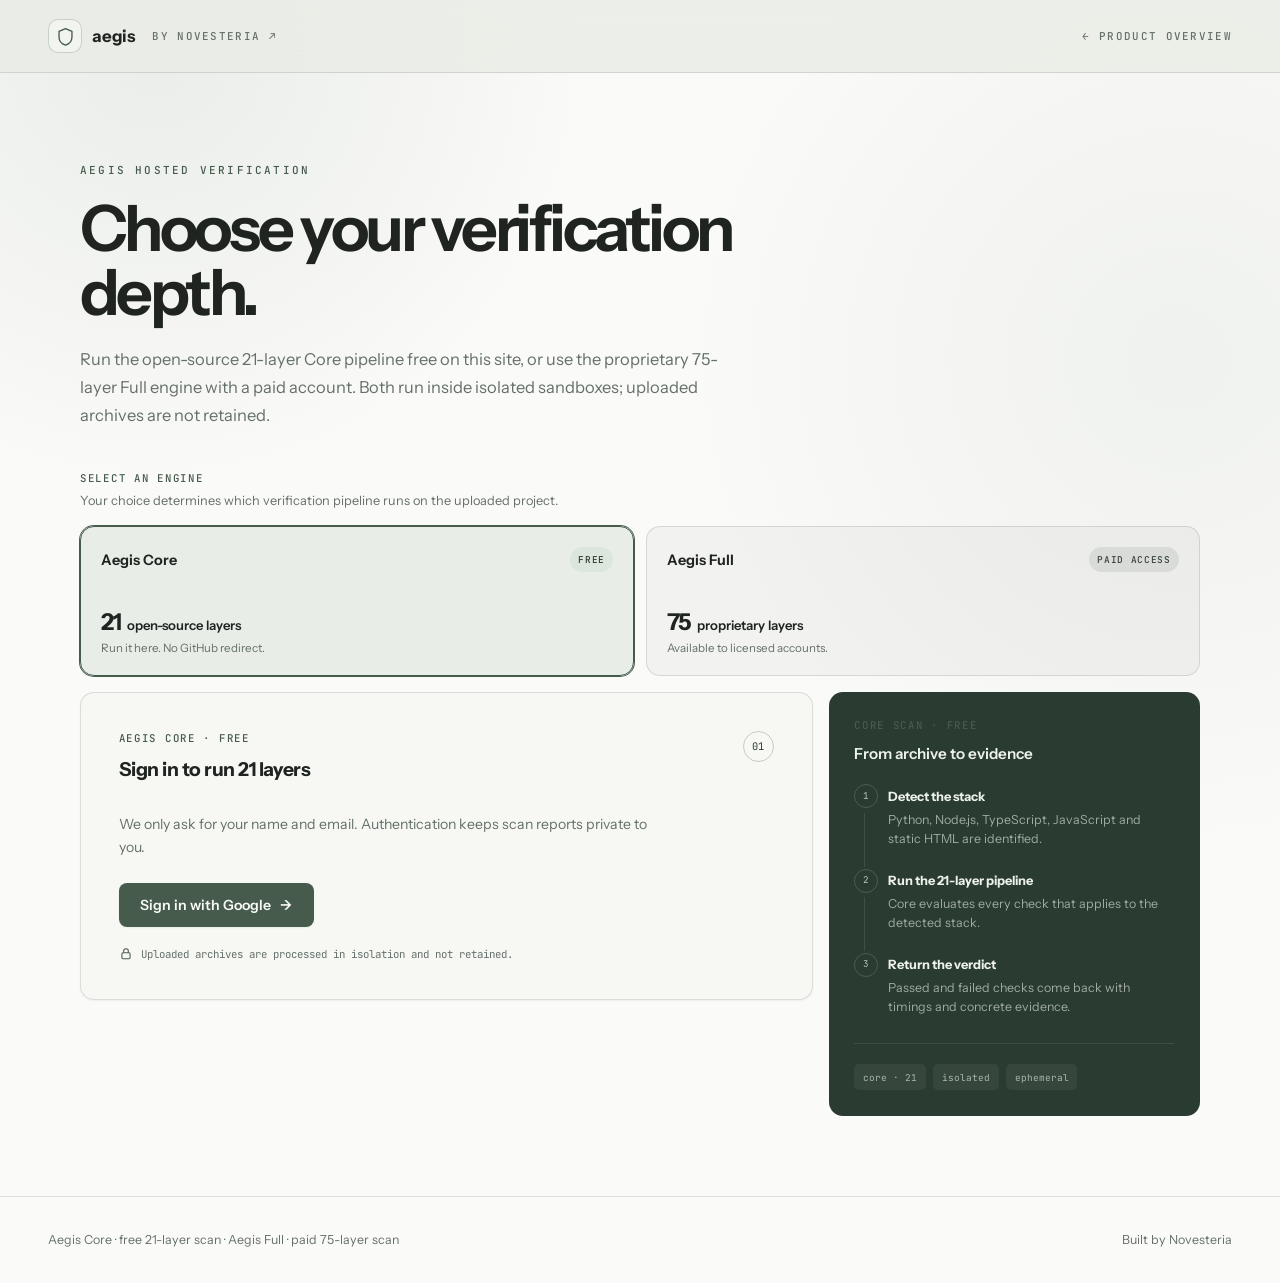
==== commit 78bbb156: "Release prep: true layer count (21), single-source version, clean CI, bench 20/20 - Layer count: 21 " ====
--- a/scan.html
+++ b/scan.html
@@ -10,7 +10,7 @@
     <link rel="apple-touch-icon" href="/apple-touch-icon.png" />
 
     <title>Run Aegis Core or Full · by Novesteria</title>
-    <meta name="description" content="Run the free 24-layer Aegis Core engine on this site, or access the proprietary 75-layer Aegis Full engine." />
+    <meta name="description" content="Run the free 21-layer Aegis Core engine on this site, or access the proprietary 75-layer Aegis Full engine." />
     <meta name="author" content="Novesteria" />
     <link rel="canonical" href="https://aegis.novesteria.com/scan" />
     <meta name="robots" content="noindex" />
@@ -344,7 +344,7 @@
                 <p class="eyebrow">Aegis hosted verification</p>
                 <h1>Choose your verification depth.</h1>
                 <p class="lede">
-                    Run the open-source 24-layer Core pipeline free on this site, or use the
+                    Run the open-source 21-layer Core pipeline free on this site, or use the
                     proprietary 75-layer Full engine with a paid account. Both run inside
                     isolated sandboxes; uploaded archives are not retained.
                 </p>
@@ -360,7 +360,7 @@
                             <span class="engine-title">Aegis Core</span>
                             <span class="edition-badge badge-free">Free</span>
                         </span>
-                        <strong><b>24</b> open-source layers</strong>
+                        <strong><b>21</b> open-source layers</strong>
                         <span>Run it here. No GitHub redirect.</span>
                     </label>
 
@@ -382,7 +382,7 @@
                         <div class="panel-head">
                             <div>
                                 <p class="section-label" id="signinKicker">Aegis Core · Free</p>
-                                <h2 id="signinTitle">Sign in to run 24 layers</h2>
+                                <h2 id="signinTitle">Sign in to run 21 layers</h2>
                             </div>
                             <span class="panel-index" aria-hidden="true">01</span>
                         </div>
@@ -414,7 +414,7 @@
                     <section class="panel" id="uploadPanel" hidden aria-labelledby="uploadTitle">
                         <div class="panel-head">
                             <div>
-                                <p class="section-label" id="uploadKicker">Aegis Core · 24 layers</p>
+                                <p class="section-label" id="uploadKicker">Aegis Core · 21 layers</p>
                                 <h2 id="uploadTitle">Choose the code to verify</h2>
                             </div>
                             <span class="panel-index" aria-hidden="true">02</span>
@@ -443,12 +443,12 @@
                     <h2 id="processTitle">From archive to evidence</h2>
                     <ol class="process-list">
                         <li data-step="1"><strong>Detect the stack</strong>Python, Node.js, TypeScript, JavaScript and static HTML are identified.</li>
-                        <li data-step="2"><strong id="processEngineTitle">Run the 24-layer pipeline</strong><span id="processEngineCopy">Core evaluates every check that applies to the detected stack.</span></li>
+                        <li data-step="2"><strong id="processEngineTitle">Run the 21-layer pipeline</strong><span id="processEngineCopy">Core evaluates every check that applies to the detected stack.</span></li>
                         <li data-step="3"><strong>Return the verdict</strong>Passed and failed checks come back with timings and concrete evidence.</li>
                     </ol>
                     <hr class="aside-rule" />
                     <div class="aside-meta" aria-label="Scan attributes">
-                        <span id="asideEngine">core · 24</span><span>isolated</span><span>ephemeral</span>
+                        <span id="asideEngine">core · 21</span><span>isolated</span><span>ephemeral</span>
                     </div>
                 </aside>
             </div>
@@ -459,7 +459,7 @@
 
     <footer class="site-footer">
         <div class="footer-shell">
-            <span>Aegis Core · free 24-layer scan · Aegis Full · paid 75-layer scan</span>
+            <span>Aegis Core · free 21-layer scan · Aegis Full · paid 75-layer scan</span>
             <span>Built by <a href="https://novesteria.com">Novesteria</a></span>
         </div>
     </footer>
@@ -532,15 +532,15 @@
             var engine = selectedEngine();
             var isFull = engine === 'full';
             signinKicker.textContent = isFull ? 'Aegis Full · Paid access' : 'Aegis Core · Free';
-            signinTitle.textContent = isFull ? 'Sign in to verify Full access' : 'Sign in to run 24 layers';
-            uploadKicker.textContent = isFull ? 'Aegis Full · 75 layers' : 'Aegis Core · 24 layers';
+            signinTitle.textContent = isFull ? 'Sign in to verify Full access' : 'Sign in to run 21 layers';
+            uploadKicker.textContent = isFull ? 'Aegis Full · 75 layers' : 'Aegis Core · 21 layers';
             runBtn.textContent = isFull ? 'Run Aegis Full' : 'Run Core free';
             processKicker.textContent = isFull ? 'Full scan · Paid' : 'Core scan · Free';
-            processEngineTitle.textContent = isFull ? 'Run the 75-layer pipeline' : 'Run the 24-layer pipeline';
+            processEngineTitle.textContent = isFull ? 'Run the 75-layer pipeline' : 'Run the 21-layer pipeline';
             processEngineCopy.textContent = isFull
                 ? 'Full evaluates deeper runtime, contract, schema and infrastructure risks.'
                 : 'Core evaluates every check that applies to the detected stack.';
-            asideEngine.textContent = isFull ? 'full · 75' : 'core · 24';
+            asideEngine.textContent = isFull ? 'full · 75' : 'core · 21';
         }
 
         function setEngine(engine) {
@@ -598,10 +598,10 @@
             accessPanel.hidden = false;
             if (access.full === false) {
                 accessTitle.textContent = 'Full access is not active';
-                accessMessage.textContent = 'Aegis Full is the paid 75-layer engine. This account can use the free 24-layer Core scan now.';
+                accessMessage.textContent = 'Aegis Full is the paid 75-layer engine. This account can use the free 21-layer Core scan now.';
             } else if (access.full === 'error') {
                 accessTitle.textContent = 'Access could not be verified';
-                accessMessage.textContent = 'Try again later or switch to the free 24-layer Core engine.';
+                accessMessage.textContent = 'Try again later or switch to the free 21-layer Core engine.';
             } else {
                 accessTitle.textContent = 'Checking Full access';
                 accessMessage.innerHTML = '<span class="spinner"></span>Checking your account entitlement…';
@@ -680,7 +680,7 @@
             var totalSkipped = skippedCount + Number(engineCounts.skipped || 0);
             var passClass = report && report.passed ? 'pass' : 'fail';
             var stacks = (report && report.stacks_detected || []).join(', ') || 'unknown';
-            var engineLabel = engine === 'full' ? 'Aegis Full · 75 layers' : 'Aegis Core · 24 layers';
+            var engineLabel = engine === 'full' ? 'Aegis Full · 75 layers' : 'Aegis Core · 21 layers';
 
             var html = '';
             html += '<div class="report-tier">' + escapeHtml(engineLabel) + '</div>';
--- a/aegis-site.css
+++ b/aegis-site.css
@@ -2,14 +2,14 @@
     --ink: #1f2421;
     --ink-soft: #38423d;
     --ink-muted: #65706a;
-    --accent: #476b57;
-    --accent-strong: #2f4b3b;
+    --accent: #475B4D;
+    --accent-strong: #2A3B31;
     --accent-soft: #dce6dd;
-    --canvas: #e9ece6;
-    --paper: #f5f7f2;
+    --canvas: #FAFAF8;
+    --paper: #F1F2EF;
     --paper-strong: #ffffff;
-    --deep: #19201c;
-    --deep-soft: #242d28;
+    --deep: #2A3B31;
+    --deep-soft: #33453B;
     --border: rgba(31, 36, 33, 0.13);
     --border-strong: rgba(31, 36, 33, 0.22);
     --fail: #751f1d;
